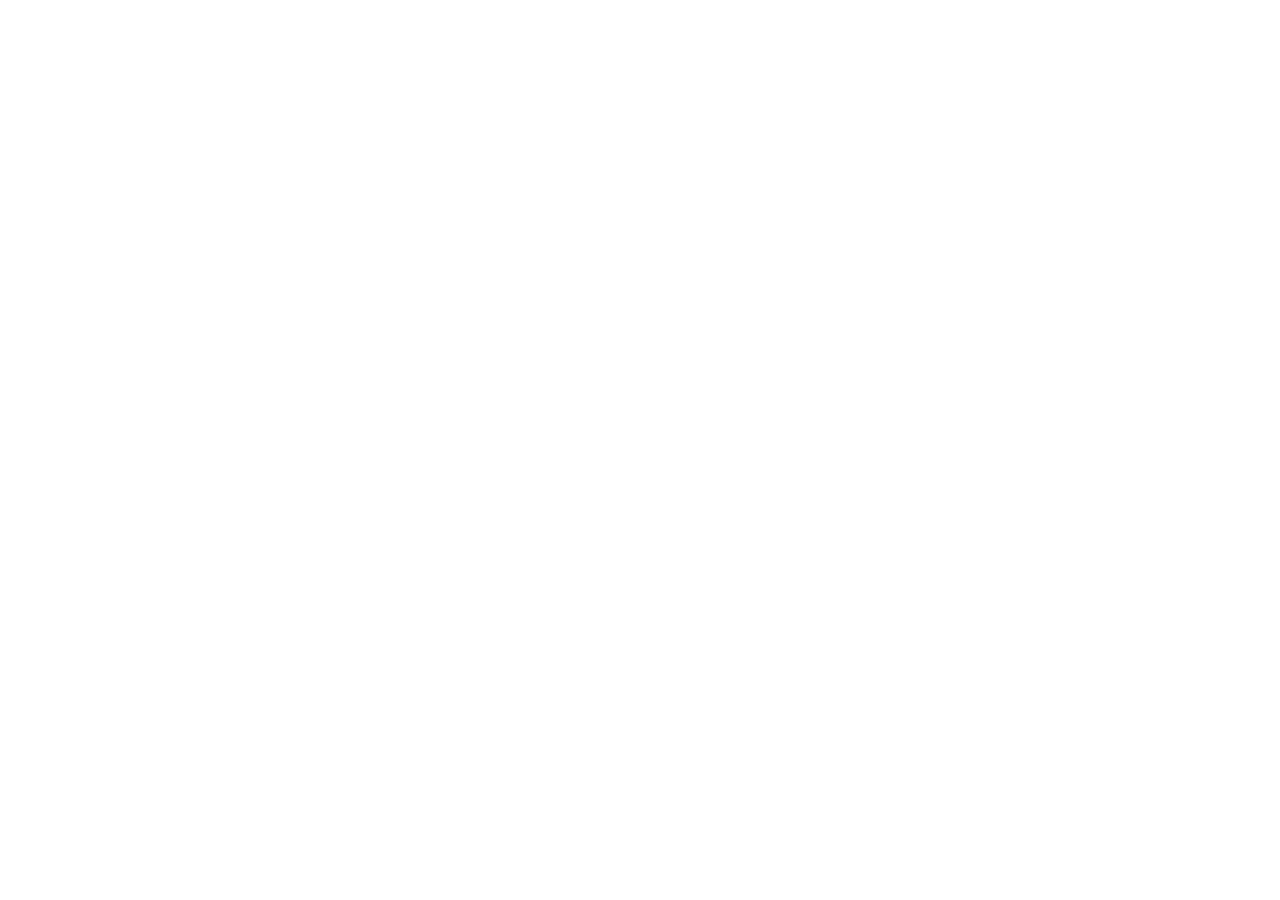
==== index.html @ 53d4b948 "Iniciando git" ====
<!DOCTYPE html>
<html lang="es">
<head>
	<meta charset="UTF-8">
	<meta name="viewport" content="width=device-width, initial-scale=1.0">
	<title>Práctica Semana 1</title>
</head>
<body>
</body>
</html>
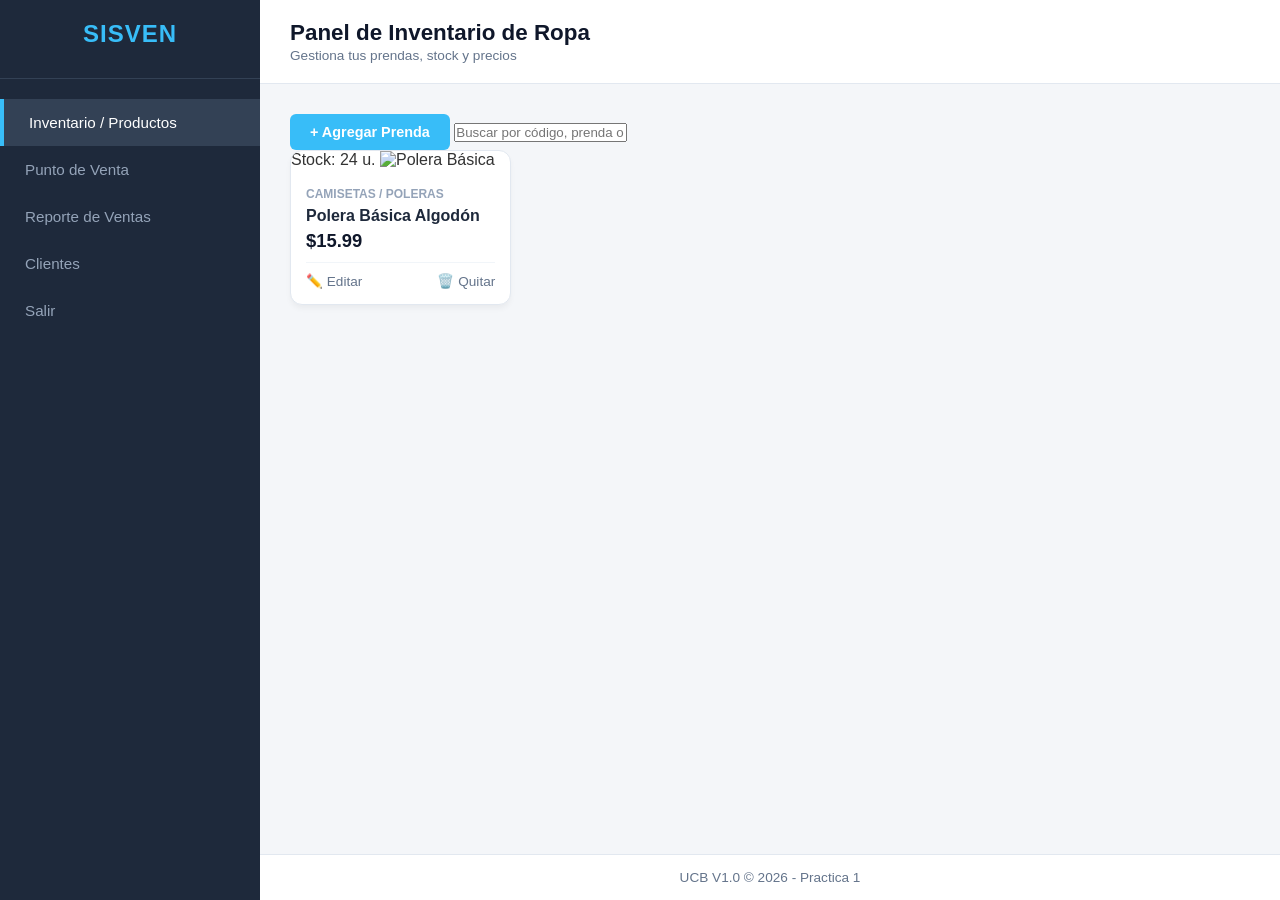
==== commit afec7c25: "se añadio los archivos de styles" ====
--- a/index.html
+++ b/index.html
@@ -1,10 +1,78 @@
 <!DOCTYPE html>
 <html lang="es">
 <head>
-	<meta charset="UTF-8">
-	<meta name="viewport" content="width=device-width, initial-scale=1.0">
-	<title>Práctica Semana 1</title>
+    <meta charset="UTF-8">
+    <meta name="viewport" content="width=device-width, initial-scale=1.0">
+    <title>Sistema de Ventas - Tienda de Ropa</title>
+    <link rel="stylesheet" href="styles/menu.css">
+    <link rel="stylesheet" href="styles/style.css">
 </head>
 <body>
+
+    <!-- CONTENEDOR PRINCIPAL EN REJILLA -->
+    <div class="grid-container">
+        
+        <!-- MENÚ LATERAL IZQUIERDO (SIDEBAR) -->
+        <aside class="sidebar">
+            <div class="sidebar-logo">
+                <h2>SISVEN</h2>
+            </div>
+            <nav class="sidebar-nav">
+                <a href="#" class="active">Inventario / Productos</a>
+                <a href="#">Punto de Venta</a>
+                <a href="#">Reporte de Ventas</a>
+                <a href="#">Clientes</a>
+                <a href="#">Salir</a>
+            </nav>
+        </aside>
+
+        <!-- CONTENIDO DE LA DERECHA (ENCABEZADO, CUERPO Y PIE) -->
+        <div class="main-layout">
+            
+            <!-- ENCABEZADO -->
+            <header class="header">
+                <div class="header-title">
+                    <h1>Panel de Inventario de Ropa</h1>
+                    <p>Gestiona tus prendas, stock y precios</p>
+                </div>
+            </header>
+
+            <!-- CUERPO DE LA PÁGINA (PRODUCTOS) -->
+            <main class="content">
+                
+                <!-- Barra de acciones rápidas -->
+                <div class="action-bar">
+                    <button class="btn btn-primary">+ Agregar Prenda</button>
+                    <input type="text" class="search-input" placeholder="Buscar por código, prenda o categoría...">
+                </div>
+
+                <!-- Cuadrícula de Productos -->
+                <section class="products-grid">
+                    
+                    <!-- Producto 1 -->
+                    <article class="product-card">
+                        <span class="badge badge-stock">Stock: 24 u.</span>
+                        <img src="https://unsplash.com" alt="Polera Básica">
+                        <div class="product-info">
+                            <span class="category">Camisetas / Poleras</span>
+                            <h3>Polera Básica Algodón</h3>
+                            <p class="price">$15.99</p>
+                            <div class="card-actions">
+                                <button class="btn-icon">✏️ Editar</button>
+                                <button class="btn-icon btn-danger">🗑️ Quitar</button>
+                            </div>
+                        </div>
+                    </article>
+                </section>
+            </main>
+
+            <!-- PIE DE PÁGINA -->
+            <footer class="footer">
+                <p>UCB V1.0 &copy; 2026 - Practica 1 </p>
+            </footer>
+
+        </div>
+    </div>
+
 </body>
-</html>
+</html>
--- a/styles/menu.css
+++ b/styles/menu.css
@@ -0,0 +1,42 @@
+/* MENÚ LATERAL (SIDEBAR) */
+.sidebar {
+    background-color: #1e293b;
+    color: #ffffff;
+    display: flex;
+    flex-direction: column;
+    padding: 20px 0;
+}
+
+.sidebar-logo {
+    padding: 0 20px 30px 20px;
+    border-bottom: 1px solid #334155;
+    text-align: center;
+}
+
+.sidebar-logo h2 {
+    font-size: 1.5rem;
+    color: #38bdf8;
+    letter-spacing: 1px;
+}
+
+.sidebar-nav {
+    display: flex;
+    flex-direction: column;
+    margin-top: 20px;
+}
+
+.sidebar-nav a {
+    color: #94a3b8;
+    text-decoration: none;
+    padding: 15px 25px;
+    font-size: 0.95rem;
+    display: flex;
+    align-items: center;
+    transition: all 0.2s;
+}
+
+.sidebar-nav a:hover, .sidebar-nav a.active {
+    color: #ffffff;
+    background-color: #334155;
+    border-left: 4px solid #38bdf8;
+}
--- a/styles/style.css
+++ b/styles/style.css
@@ -0,0 +1,159 @@
+/* Configuración General */
+* {
+    margin: 0;
+    padding: 0;
+    box-sizing: border-box;
+    font-family: 'Segoe UI', Arial, sans-serif;
+}
+
+body {
+    background-color: #f4f6f9;
+    color: #333;
+    overflow-x: hidden;
+}
+
+/* DISTRIBUCIÓN GRID PRINCIPAL */
+.grid-container {
+    display: grid;
+    grid-template-columns: 260px 1fr;
+    min-height: 100vh;
+}
+
+
+
+/* DISEÑO DE LA SECCIÓN DERECHA */
+.main-layout {
+    display: flex;
+    flex-direction: column;
+    height: 100vh;
+}
+
+/* ENCABEZADO */
+.header {
+    background-color: #ffffff;
+    padding: 20px 30px;
+    display: flex;
+    justify-content: space-between;
+    align-items: center;
+    border-bottom: 1px solid #e2e8f0;
+}
+
+.header-title h1 {
+    font-size: 1.4rem;
+    color: #0f172a;
+}
+
+.header-title p {
+    font-size: 0.85rem;
+    color: #64748b;
+    margin-top: 2px;
+}
+
+.user-profile {
+    background-color: #f1f5f9;
+    padding: 8px 15px;
+    border-radius: 20px;
+    font-size: 0.9rem;
+    font-weight: 600;
+}
+
+/* CUERPO CENTRAL (ZONA SCROLLABLE) */
+.content {
+    flex: 1;
+    padding: 30px;
+    overflow-y: auto; /* Permite scroll solo en los productos */
+}
+
+/* Botones */
+.btn {
+    padding: 10px 20px;
+    border: none;
+    border-radius: 6px;
+    font-weight: 600;
+    cursor: pointer;
+    font-size: 0.9rem;
+}
+
+.btn-primary {
+    background-color: #38bdf8;
+    color: #ffffff;
+}
+
+.btn-primary:hover {
+    background-color: #0ea5e9;
+}
+
+/* TARJETAS DE PRENDAS/PRODUCTOS */
+.products-grid {
+    display: grid;
+    grid-template-columns: repeat(auto-fill, minmax(220px, 1fr));
+    gap: 25px;
+}
+
+.product-card {
+    background-color: #ffffff;
+    border-radius: 12px;
+    border: 1px solid #e2e8f0;
+    overflow: hidden;
+    position: relative;
+    box-shadow: 0 4px 6px -1px rgba(0,0,0,0.05);
+}
+
+.product-card img {
+    width: 100%;
+    height: 200px;
+    object-fit: cover;
+}
+
+
+.product-info {
+    padding: 15px;
+}
+
+.product-info .category {
+    font-size: 0.75rem;
+    color: #94a3b8;
+    text-transform: uppercase;
+    font-weight: bold;
+}
+
+.product-info h3 {
+    font-size: 1rem;
+    color: #1e293b;
+    margin: 5px 0;
+}
+
+.product-info .price {
+    font-size: 1.15rem;
+    color: #0f172a;
+    font-weight: bold;
+    margin-bottom: 10px;
+}
+
+.card-actions {
+    display: flex;
+    justify-content: space-between;
+    border-top: 1px solid #f1f5f9;
+    padding-top: 10px;
+}
+
+.btn-icon {
+    background: none;
+    border: none;
+    font-size: 0.85rem;
+    color: #64748b;
+    cursor: pointer;
+}
+
+.btn-icon:hover { color: #38bdf8; }
+.btn-icon.btn-danger:hover { color: #ef4444; }
+
+/* PIE DE PÁGINA (FIXED AL FINAL DE LA VISTA) */
+.footer {
+    background-color: #ffffff;
+    text-align: center;
+    padding: 15px 0;
+    font-size: 0.85rem;
+    color: #64748b;
+    border-top: 1px solid #e2e8f0;
+}
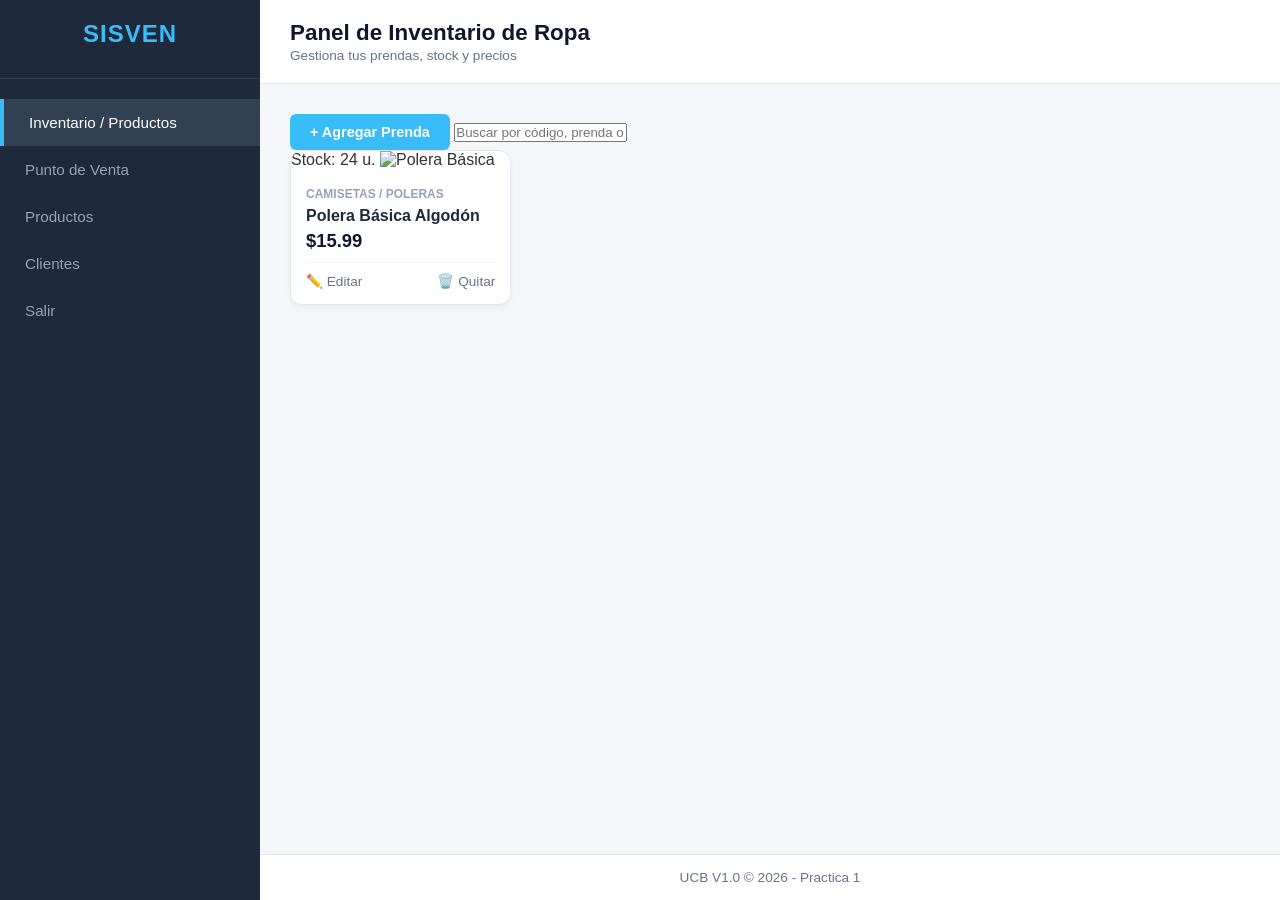
==== commit c82badba: "se completo el desarrollo de la vista login" ====
--- a/index.html
+++ b/index.html
@@ -20,9 +20,9 @@
             <nav class="sidebar-nav">
                 <a href="#" class="active">Inventario / Productos</a>
                 <a href="#">Punto de Venta</a>
-                <a href="#">Reporte de Ventas</a>
+                <a href="#">Productos</a>
                 <a href="#">Clientes</a>
-                <a href="#">Salir</a>
+                <a href="login.html">Salir</a>
             </nav>
         </aside>
 
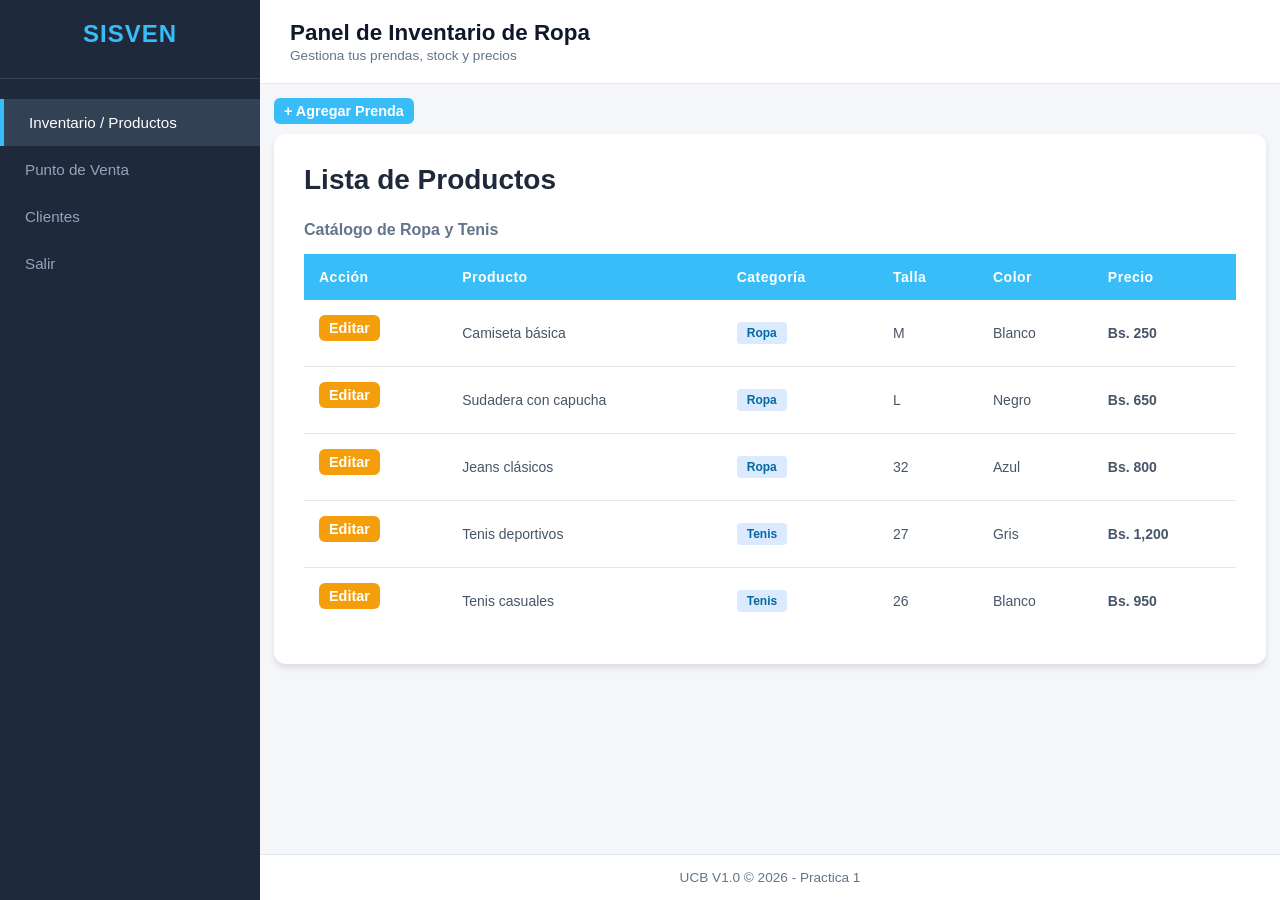
==== commit 3ca0940c: "se completo la funcionalidad de lista productos y aregar productos" ====
--- a/index.html
+++ b/index.html
@@ -18,9 +18,8 @@
                 <h2>SISVEN</h2>
             </div>
             <nav class="sidebar-nav">
-                <a href="#" class="active">Inventario / Productos</a>
+                <a href="productos.html" target="productos" class="active">Inventario / Productos</a>
                 <a href="#">Punto de Venta</a>
-                <a href="#">Productos</a>
                 <a href="#">Clientes</a>
                 <a href="login.html">Salir</a>
             </nav>
@@ -39,31 +38,7 @@
 
             <!-- CUERPO DE LA PÁGINA (PRODUCTOS) -->
             <main class="content">
-                
-                <!-- Barra de acciones rápidas -->
-                <div class="action-bar">
-                    <button class="btn btn-primary">+ Agregar Prenda</button>
-                    <input type="text" class="search-input" placeholder="Buscar por código, prenda o categoría...">
-                </div>
-
-                <!-- Cuadrícula de Productos -->
-                <section class="products-grid">
-                    
-                    <!-- Producto 1 -->
-                    <article class="product-card">
-                        <span class="badge badge-stock">Stock: 24 u.</span>
-                        <img src="https://unsplash.com" alt="Polera Básica">
-                        <div class="product-info">
-                            <span class="category">Camisetas / Poleras</span>
-                            <h3>Polera Básica Algodón</h3>
-                            <p class="price">$15.99</p>
-                            <div class="card-actions">
-                                <button class="btn-icon">✏️ Editar</button>
-                                <button class="btn-icon btn-danger">🗑️ Quitar</button>
-                            </div>
-                        </div>
-                    </article>
-                </section>
+                  <iframe name="productos" src="productos.html" style="width: 100%; height: 100%; border: none;"></iframe>
             </main>
 
             <!-- PIE DE PÁGINA -->
--- a/styles/style.css
+++ b/styles/style.css
@@ -18,8 +18,6 @@
     grid-template-columns: 260px 1fr;
     min-height: 100vh;
 }
-
-
 
 /* DISEÑO DE LA SECCIÓN DERECHA */
 .main-layout {
@@ -49,29 +47,22 @@
     margin-top: 2px;
 }
 
-.user-profile {
-    background-color: #f1f5f9;
-    padding: 8px 15px;
-    border-radius: 20px;
-    font-size: 0.9rem;
-    font-weight: 600;
-}
-
 /* CUERPO CENTRAL (ZONA SCROLLABLE) */
 .content {
     flex: 1;
-    padding: 30px;
-    overflow-y: auto; /* Permite scroll solo en los productos */
+    padding: 10px;
 }
 
 /* Botones */
 .btn {
-    padding: 10px 20px;
-    border: none;
+    display: inline-block;
+    padding: 5px 10px;
+    margin-bottom: 10px;
     border-radius: 6px;
     font-weight: 600;
     cursor: pointer;
     font-size: 0.9rem;
+    text-decoration: none;
 }
 
 .btn-primary {
@@ -83,70 +74,14 @@
     background-color: #0ea5e9;
 }
 
-/* TARJETAS DE PRENDAS/PRODUCTOS */
-.products-grid {
-    display: grid;
-    grid-template-columns: repeat(auto-fill, minmax(220px, 1fr));
-    gap: 25px;
+.btn-warning {
+    background-color: #f59e0b;
+    color: #ffffff;
 }
 
-.product-card {
-    background-color: #ffffff;
-    border-radius: 12px;
-    border: 1px solid #e2e8f0;
-    overflow: hidden;
-    position: relative;
-    box-shadow: 0 4px 6px -1px rgba(0,0,0,0.05);
+.btn-warning:hover {
+    background-color: #eaa700;
 }
-
-.product-card img {
-    width: 100%;
-    height: 200px;
-    object-fit: cover;
-}
-
-
-.product-info {
-    padding: 15px;
-}
-
-.product-info .category {
-    font-size: 0.75rem;
-    color: #94a3b8;
-    text-transform: uppercase;
-    font-weight: bold;
-}
-
-.product-info h3 {
-    font-size: 1rem;
-    color: #1e293b;
-    margin: 5px 0;
-}
-
-.product-info .price {
-    font-size: 1.15rem;
-    color: #0f172a;
-    font-weight: bold;
-    margin-bottom: 10px;
-}
-
-.card-actions {
-    display: flex;
-    justify-content: space-between;
-    border-top: 1px solid #f1f5f9;
-    padding-top: 10px;
-}
-
-.btn-icon {
-    background: none;
-    border: none;
-    font-size: 0.85rem;
-    color: #64748b;
-    cursor: pointer;
-}
-
-.btn-icon:hover { color: #38bdf8; }
-.btn-icon.btn-danger:hover { color: #ef4444; }
 
 /* PIE DE PÁGINA (FIXED AL FINAL DE LA VISTA) */
 .footer {
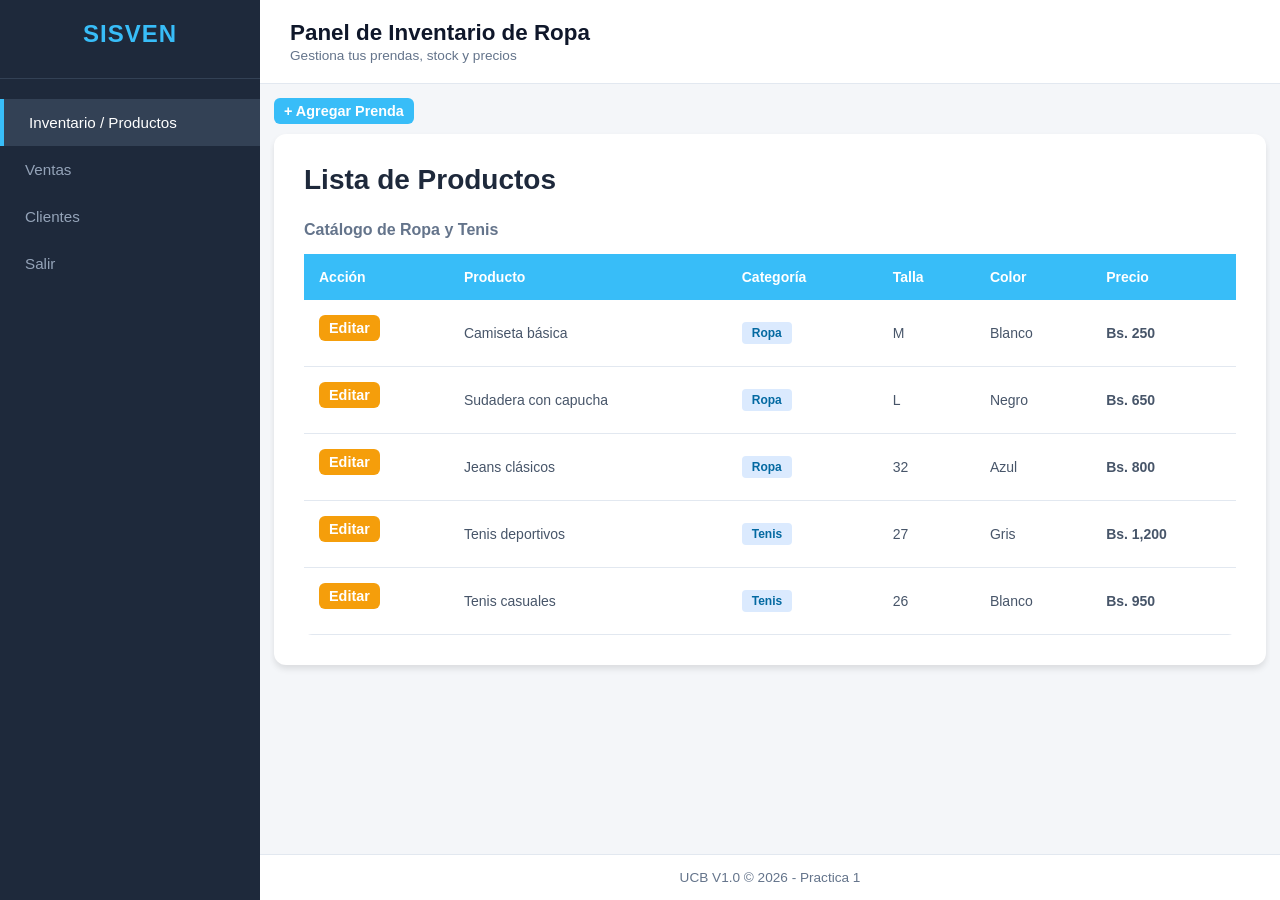
==== commit 9e158b11: "agregue la funcionalidad registros de ventas" ====
--- a/index.html
+++ b/index.html
@@ -19,7 +19,7 @@
             </div>
             <nav class="sidebar-nav">
                 <a href="productos.html" target="productos" class="active">Inventario / Productos</a>
-                <a href="#">Punto de Venta</a>
+                <a href="ventas.html" target="productos">Ventas</a>
                 <a href="#">Clientes</a>
                 <a href="login.html">Salir</a>
             </nav>
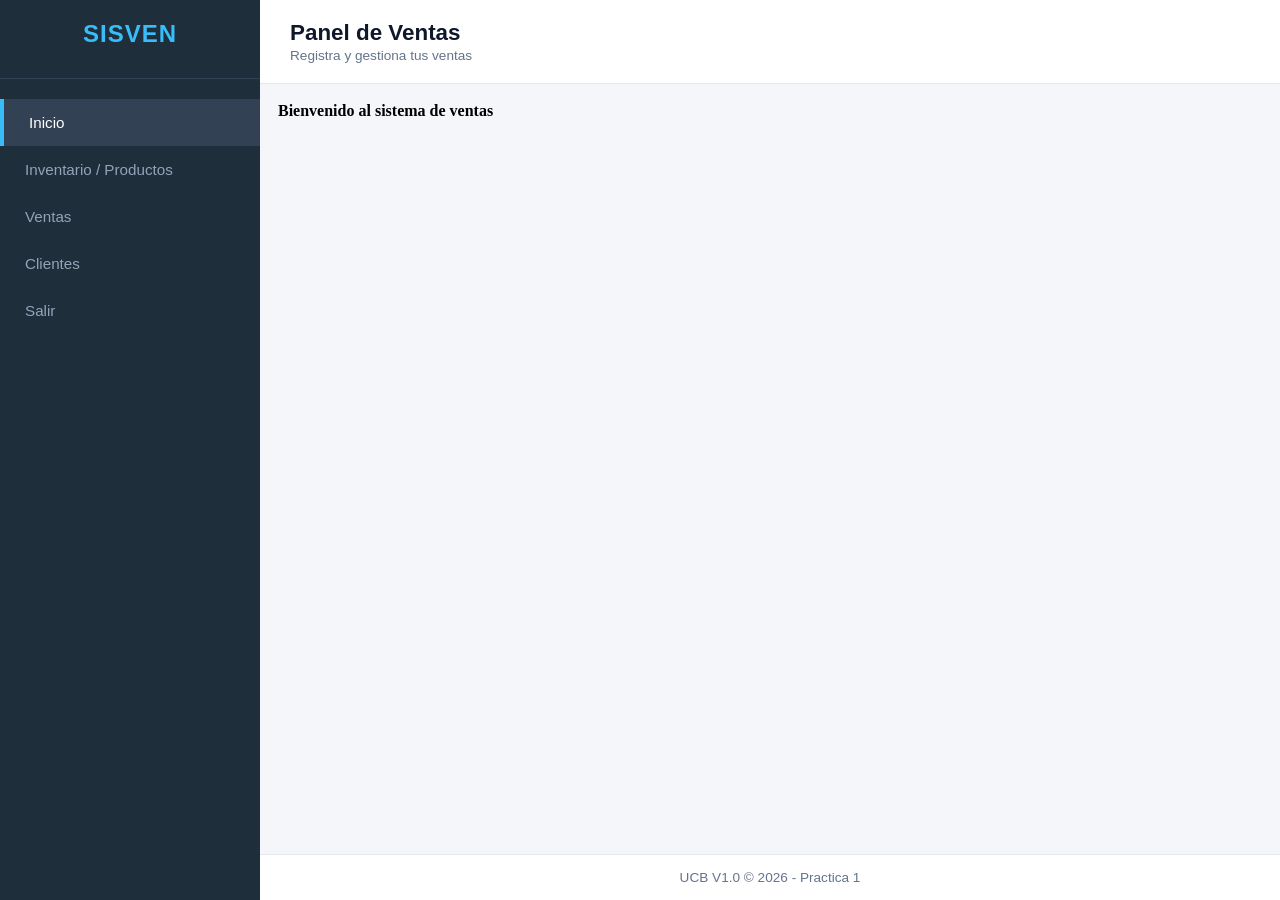
==== commit b9b3ff78: "se agrego la funcion de de navegación entre inventario/productos y, agrgar pruducto, nueva venta y l" ====
--- a/index.html
+++ b/index.html
@@ -18,8 +18,9 @@
                 <h2>SISVEN</h2>
             </div>
             <nav class="sidebar-nav">
-                <a href="productos.html" target="productos" class="active">Inventario / Productos</a>
-                <a href="ventas.html" target="productos">Ventas</a>
+                <a href="home.html" target="contenedor" class="active">Inicio</a>
+                <a href="productos.html" target="contenedor" >Inventario / Productos</a>
+                <a href="ventas.html" target="contenedor">Ventas</a>
                 <a href="#">Clientes</a>
                 <a href="login.html">Salir</a>
             </nav>
@@ -31,14 +32,14 @@
             <!-- ENCABEZADO -->
             <header class="header">
                 <div class="header-title">
-                    <h1>Panel de Inventario de Ropa</h1>
-                    <p>Gestiona tus prendas, stock y precios</p>
+                    <h1>Panel de Ventas</h1>
+                    <p>Registra y gestiona tus ventas</p>
                 </div>
             </header>
 
             <!-- CUERPO DE LA PÁGINA (PRODUCTOS) -->
             <main class="content">
-                  <iframe name="productos" src="productos.html" style="width: 100%; height: 100%; border: none;"></iframe>
+                  <iframe name="contenedor" src="home.html" style="width: 100%; height: 100%; border: none;"></iframe>
             </main>
 
             <!-- PIE DE PÁGINA -->
--- a/styles/menu.css
+++ b/styles/menu.css
@@ -1,6 +1,6 @@
 /* MENÚ LATERAL (SIDEBAR) */
 .sidebar {
-    background-color: #1e293b;
+    background-color: #1e2e3b;
     color: #ffffff;
     display: flex;
     flex-direction: column;
--- a/styles/style.css
+++ b/styles/style.css
@@ -83,6 +83,15 @@
     background-color: #eaa700;
 }
 
+.btn-secondary {
+    background-color: #e2e8f0;
+    color: #334155;
+}
+
+.btn-secondary:hover {
+    background-color: #cbd5e1;
+}
+
 /* PIE DE PÁGINA (FIXED AL FINAL DE LA VISTA) */
 .footer {
     background-color: #ffffff;
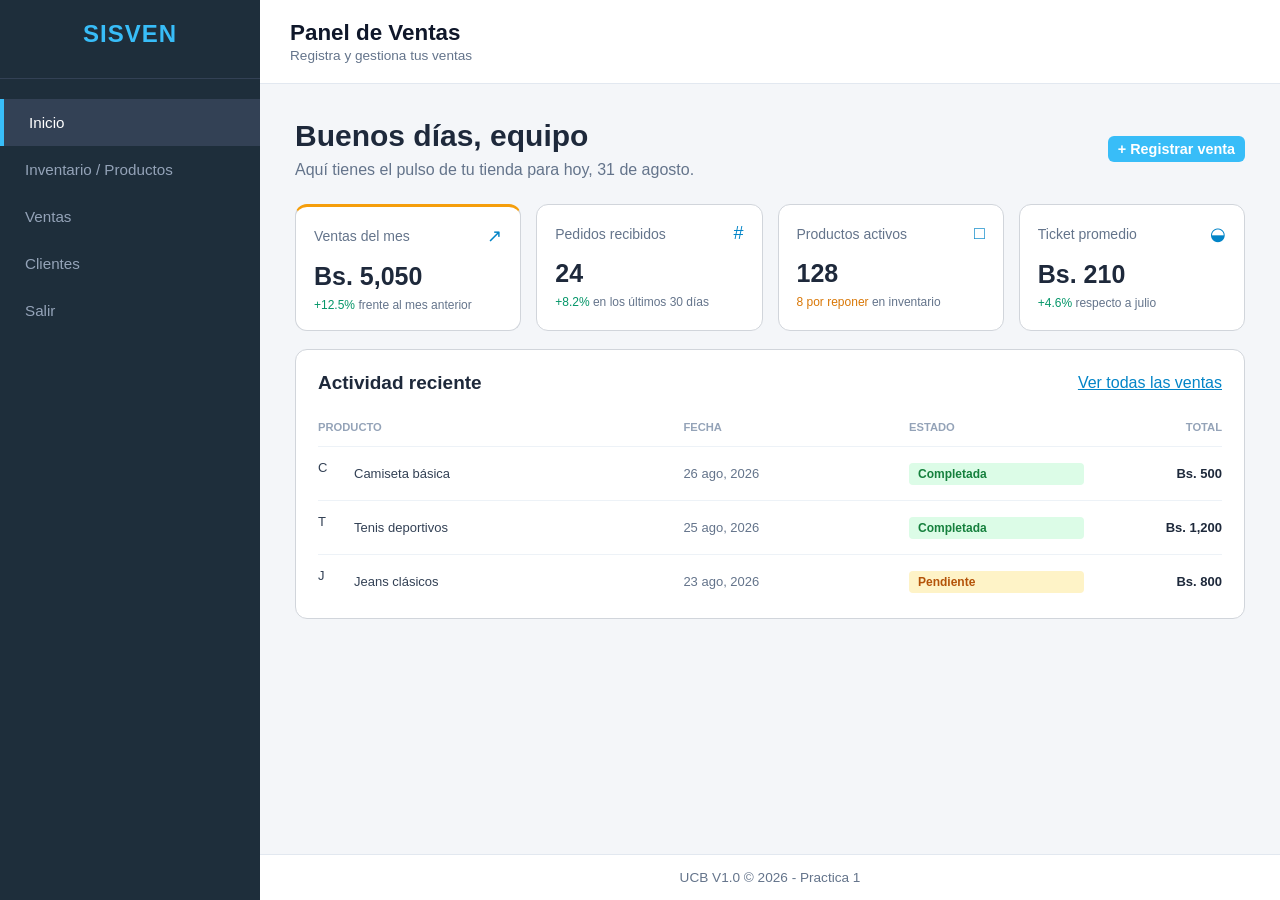
==== commit 54af1cbf: "se realizo la vista de dashboard" ====
--- a/index.html
+++ b/index.html
@@ -18,7 +18,7 @@
                 <h2>SISVEN</h2>
             </div>
             <nav class="sidebar-nav">
-                <a href="home.html" target="contenedor" class="active">Inicio</a>
+                <a href="dashboard.html" target="contenedor" class="active">Inicio</a>
                 <a href="productos.html" target="contenedor" >Inventario / Productos</a>
                 <a href="ventas.html" target="contenedor">Ventas</a>
                 <a href="#">Clientes</a>
@@ -39,7 +39,7 @@
 
             <!-- CUERPO DE LA PÁGINA (PRODUCTOS) -->
             <main class="content">
-                  <iframe name="contenedor" src="home.html" style="width: 100%; height: 100%; border: none;"></iframe>
+                  <iframe name="contenedor" src="dashboard.html" style="width: 100%; height: 100%; border: none;"></iframe>
             </main>
 
             <!-- PIE DE PÁGINA -->
--- a/styles/style.css
+++ b/styles/style.css
@@ -10,6 +10,7 @@
     background-color: #f4f6f9;
     color: #333;
     overflow-x: hidden;
+    color: #333;
 }
 
 /* DISTRIBUCIÓN GRID PRINCIPAL */
